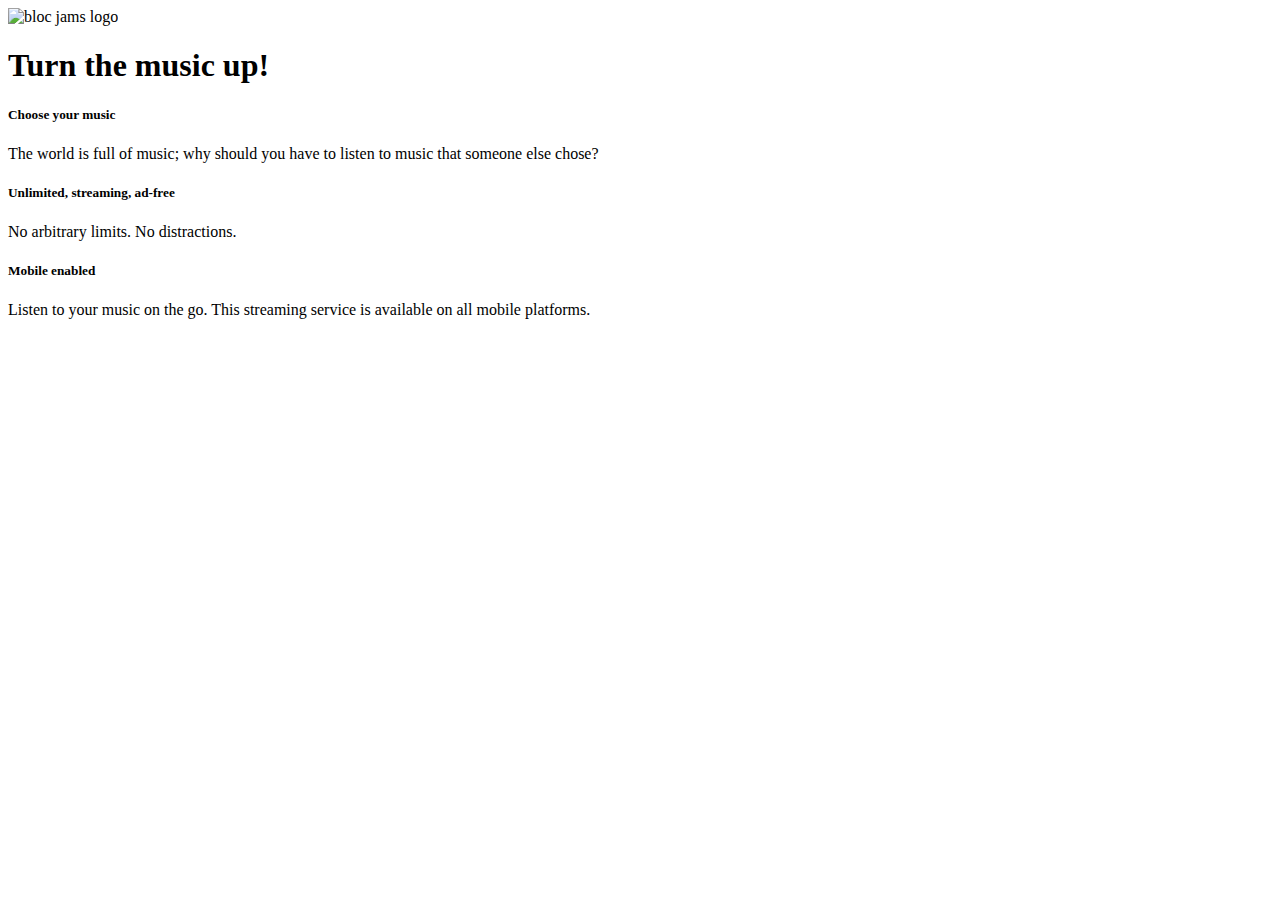
==== index.html @ 51d3bfe2 "append to all change and add files" ====
<!DOCTYPE html>
<html>

<head>
    <title>Bloc Jams</title>

    <link rel="stylesheet" type="text/css" href="http://fonts.googleapis.com/css?family=Open+Sans:400,800,600,700,300">

    <link rel="stylesheet" type="text/css" href="http://code.ionicframework.com/ionicons/2.0.1/css/ionicons.min.css">

    <link rel="stylesheet" type="text/css" href="normalize.css">
    <link rel="stylesheet" type="text/css" href="style.css">
    <link href='https://fonts.googleapis.com/css?family=Lobster' rel='stylesheet' type='text/css'>

</head>

<body>

    <body class="landing">
        <!-- navigation bar -->
        <nav class="navbar">
            <!-- nav bar -->
            <img src="assets/images/bloc_jams_logo.png" alt="bloc jams logo" class="logo">
        </nav>
    </body>
    <div>
        <!-- hero content -->
        <section class="hero-content">
            <h1 class="hero-title"> Turn the music up!</h1>
        </section>
    </div>
    <section>
        <!-- selling points -->
        <div>

            <section class="selling-points">
                <!-- selling points -->

                <div class="point">
                    <span class="ion-music-note"></span>
                    <h5 class="point-title">Choose your music</h5>
                    <p class="point-description">The world is full of music; why should you have to listen to music that someone else chose?</p>
                </div>

                <div class="point">
                    <span class="ion-radio-waves"></span>
                    <h5 class="point-title">Unlimited, streaming, ad-free</h5>
                    <p class="point-description">No arbitrary limits. No distractions.</p>
                </div>


                <div class="point">
                    <span class="ion-iphone"></span>
                    <h5 class="point-title">Mobile enabled</h5>
                    <p class="point-description">Listen to your music on the go. This streaming service is available on all mobile platforms.</p>
                </div>

        </div>
        </section>

</body>

</html>
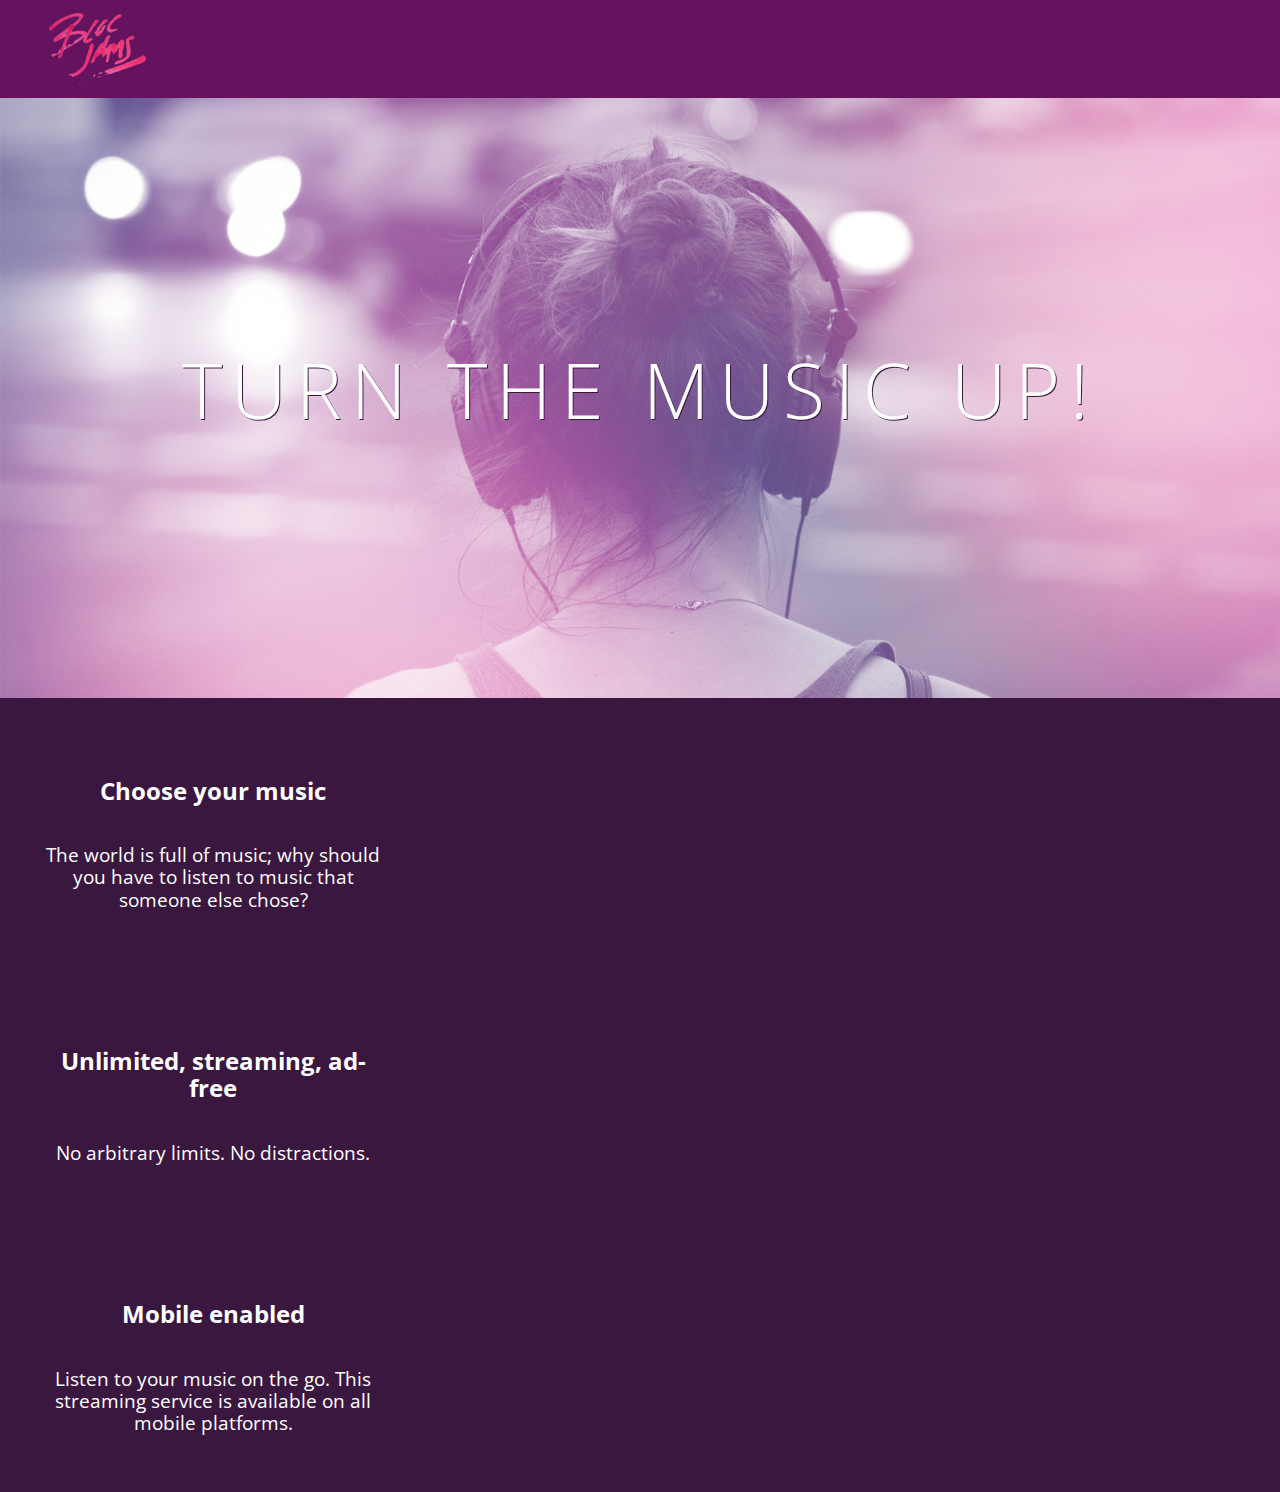
==== commit 0793ac18: "modified index.css, style.css, adding clearfix.html & landing.css" ====
--- a/index.html
+++ b/index.html
@@ -3,19 +3,19 @@
 
 <head>
     <title>Bloc Jams</title>
-
+    <meta name="viewport" content="width=device-width, initial-scale=1">
     <link rel="stylesheet" type="text/css" href="http://fonts.googleapis.com/css?family=Open+Sans:400,800,600,700,300">
 
     <link rel="stylesheet" type="text/css" href="http://code.ionicframework.com/ionicons/2.0.1/css/ionicons.min.css">
 
     <link rel="stylesheet" type="text/css" href="normalize.css">
     <link rel="stylesheet" type="text/css" href="style.css">
+    <link rel="stylesheet" type="text/css" href="landing.css">
     <link href='https://fonts.googleapis.com/css?family=Lobster' rel='stylesheet' type='text/css'>
 
 </head>
 
 <body>
-
     <body class="landing">
         <!-- navigation bar -->
         <nav class="navbar">
@@ -36,24 +36,29 @@
             <section class="selling-points">
                 <!-- selling points -->
 
-                <div class="point">
+<!--                <div class="point">-->
+                <div class=" point column third">
                     <span class="ion-music-note"></span>
                     <h5 class="point-title">Choose your music</h5>
                     <p class="point-description">The world is full of music; why should you have to listen to music that someone else chose?</p>
                 </div>
+                <div class="clearfix"></div>
 
-                <div class="point">
+<!--                <div class="point">-->
+                <div class="point column third">
                     <span class="ion-radio-waves"></span>
                     <h5 class="point-title">Unlimited, streaming, ad-free</h5>
                     <p class="point-description">No arbitrary limits. No distractions.</p>
                 </div>
+                <div class="clearfix"></div>
 
-
-                <div class="point">
+<!--                <div class="point">-->
+                    <div class="point column third">
                     <span class="ion-iphone"></span>
                     <h5 class="point-title">Mobile enabled</h5>
                     <p class="point-description">Listen to your music on the go. This streaming service is available on all mobile platforms.</p>
                 </div>
+                <div class="clearfix"></div>
 
         </div>
         </section>
--- a/style.css
+++ b/style.css
@@ -0,0 +1,81 @@
+*, *::before, *::after {
+     -moz-box-sizing: border-box;
+     -webkit-box-sizing: border-box;
+     box-sizing: border-box;
+ }
+
+html {
+     height: 100%; /* makes sure our HTML takes up 100% of the browser window */
+     font-size: 100%;
+      margin: 0 auto;
+ }
+ 
+ body {
+     font-family: 'Open Sans'; /* sets our font to the "Open Sans" typeface */
+     color: white;             /* sets the text color to white */
+     min-height: 100%;         /* says the height of the body must be, at minimum, 100% of the window */
+   
+    
+     
+ }
+ 
+
+
+.navbar {
+     padding: 0.5rem;
+     background-color: rgb(101,18,95);
+ }
+ 
+ .navbar .logo {
+     position: relative; /* positioning will be explained in a resource */
+     left: 2rem;
+ }
+
+
+/*Media Query*/
+
+
+
+@media only screen 
+    and (min-width: 640px)
+/*    and (orientation: landscape)*/
+{
+    
+    html {
+        font-size: 112%;
+    }
+    .column {
+         float: left;
+         padding-left: 1rem;
+         padding-right: 1rem;
+     }
+ 
+     .column.full { width: 100%; }
+     .column.two-thirds { width: 66.7%; }
+     .column.half { width: 50%; }
+     .column.third { width: 33.3%; }
+     .column.fourth { width: 25%; }
+     .column.flow-opposite { float: right; } 
+}
+
+@media only screen 
+    and (min-width: 1024px) {
+/*    and (orientation: landscape){*/
+    
+    html {
+        font-size: 120%;
+        }
+     
+}
+
+/*Adding Clearfix*/
+
+.clearfix::before,
+.clearfix::after {
+   content: " ";
+   display: table;
+}
+
+.clearfix::after {
+   clear: both;
+}--- a/landing.css
+++ b/landing.css
@@ -0,0 +1,56 @@
+
+body.landing {
+     background-color: rgb(58,23,63);
+ }
+ 
+ .hero-content {
+     position: relative;
+     min-height: 600px;
+     background-image: url(../assets/images/bloc_jams_bg.jpg);
+     background-repeat: no-repeat;
+     background-position: center center;
+     background-size: cover;
+ }
+ 
+ .hero-content .hero-title {
+     position: absolute;
+     top: 40%;
+     -webkit-transform: translateY(-50%);
+     -moz-transform: translateY(-50%);
+     transform: translateY(-50%);
+     width: 100%;
+     text-align: center;
+     font-size: 4rem;
+     font-weight: 300;
+     text-transform: uppercase;
+     letter-spacing: 0.5rem;
+     text-shadow: 1px 1px 0px rgb(58,23,63);
+ }
+ 
+ .selling-points {
+     position: relative;
+/*     display: table;*/
+/*     width: 100%;*/
+     -webkit-box-sizing: border-box;
+     -moz-box-sizing: border-box;
+     box-sizing: border-box;
+ }
+ 
+ .point {
+/*     display: table-cell;*/
+     position: relative;
+/*     width: 33.3%;*/
+     padding: 2rem;
+     text-align: center;
+ }
+ 
+ .point .point-title {
+     font-size: 1.25rem;
+ }
+ 
+ .ion-music-note,
+ .ion-radio-waves,
+ .ion-iphone {
+     color: rgb(233,50,117);
+     font-size: 5rem;
+ }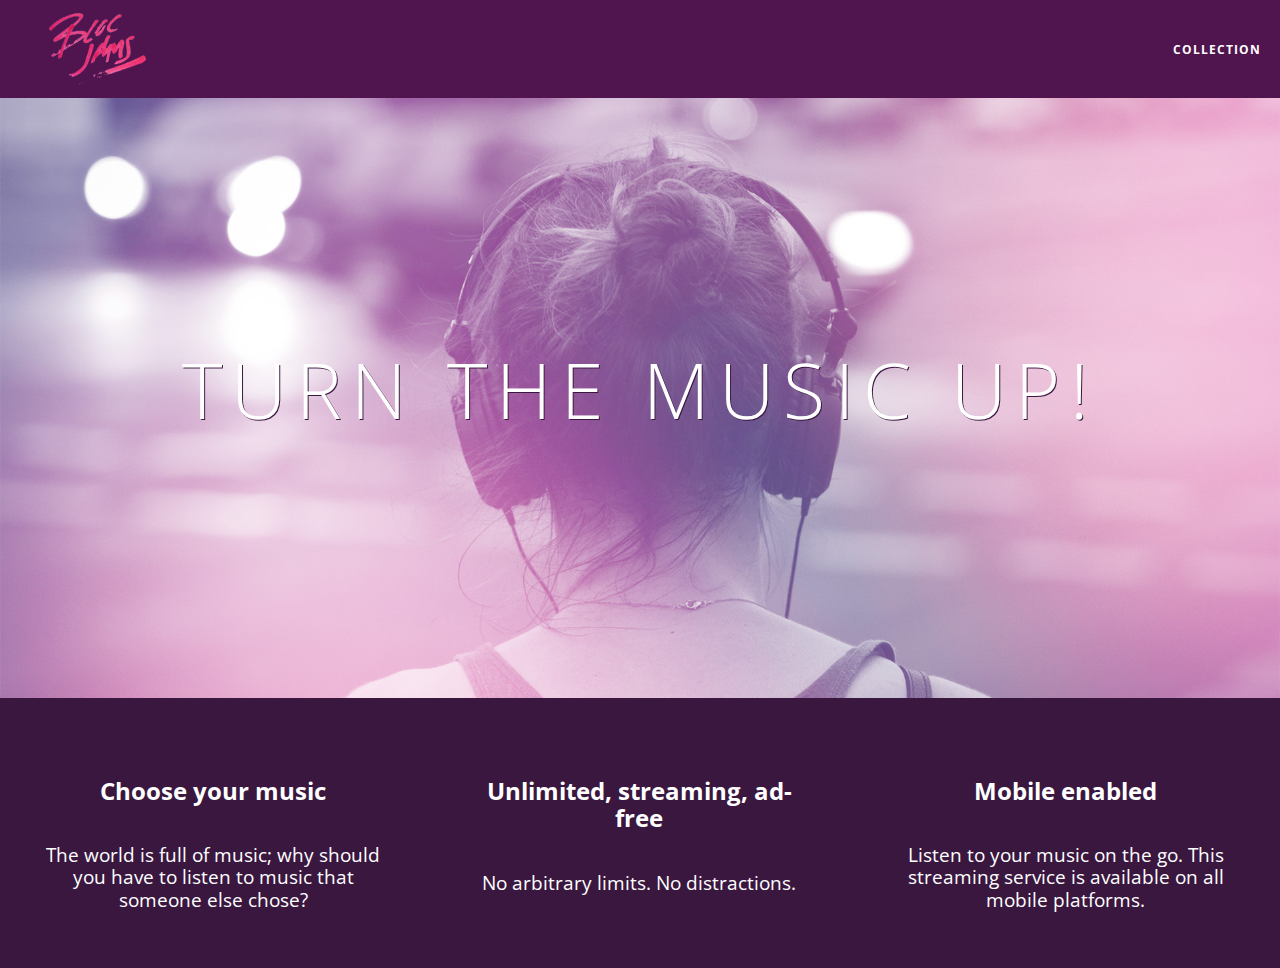
==== commit a82bbeb9: "third commit" ====
--- a/index.html
+++ b/index.html
@@ -18,10 +18,16 @@
 <body>
     <body class="landing">
         <!-- navigation bar -->
-        <nav class="navbar">
-            <!-- nav bar -->
-            <img src="assets/images/bloc_jams_logo.png" alt="bloc jams logo" class="logo">
-        </nav>
+          <nav class="navbar"> <!-- nav bar -->
+         <a href="index.html" class="logo">
+             <img src="assets/images/bloc_jams_logo.png" alt="bloc jams logo">
+         </a>
+         <div class="links-container">
+             <a href="collection.html" class="navbar-link">collection</a>
+         </div>
+     </nav>      
+
+      
     </body>
     <div>
         <!-- hero content -->
@@ -29,40 +35,36 @@
             <h1 class="hero-title"> Turn the music up!</h1>
         </section>
     </div>
-    <section>
+    <section class="selling-points">
         <!-- selling points -->
-        <div>
-
-            <section class="selling-points">
-                <!-- selling points -->
-
-<!--                <div class="point">-->
-                <div class=" point column third">
-                    <span class="ion-music-note"></span>
-                    <h5 class="point-title">Choose your music</h5>
-                    <p class="point-description">The world is full of music; why should you have to listen to music that someone else chose?</p>
-                </div>
-                <div class="clearfix"></div>
-
-<!--                <div class="point">-->
-                <div class="point column third">
-                    <span class="ion-radio-waves"></span>
-                    <h5 class="point-title">Unlimited, streaming, ad-free</h5>
-                    <p class="point-description">No arbitrary limits. No distractions.</p>
-                </div>
-                <div class="clearfix"></div>
+      
+                
+    <!--                <div class="point">-->
+                    <div class=" point column third">
+    <!--            <div class="col-sm-4">-->
+                        <span class="ion-music-note"></span>
+                        <h5 class="point-title">Choose your music</h5>
+                        <p class="point-description">The world is full of music; why should you have to listen to music that someone else chose?</p>
+                    </div>
+                
 
 <!--                <div class="point">-->
                     <div class="point column third">
-                    <span class="ion-iphone"></span>
-                    <h5 class="point-title">Mobile enabled</h5>
-                    <p class="point-description">Listen to your music on the go. This streaming service is available on all mobile platforms.</p>
-                </div>
-                <div class="clearfix"></div>
+    <!--             <div class="col-sm-4">-->
+                        <span class="ion-radio-waves"></span>
+                        <h5 class="point-title">Unlimited, streaming, ad-free</h5>
+                        <p class="point-description">No arbitrary limits. No distractions.</p>
+                    </div>
+                
 
-        </div>
-        </section>
-
+<!--                <div class="point">-->
+                    <div class="point column third">
+    <!--             <div class="col-sm-4">-->
+                        <span class="ion-iphone"></span>
+                        <h5 class="point-title">Mobile enabled</h5>
+                        <p class="point-description">Listen to your music on the go. This streaming service is available on all mobile platforms.</p>
+                    </div>
+    </section>
 </body>
 
 </html>--- a/style.css
+++ b/style.css
@@ -14,37 +14,88 @@
      font-family: 'Open Sans'; /* sets our font to the "Open Sans" typeface */
      color: white;             /* sets the text color to white */
      min-height: 100%;         /* says the height of the body must be, at minimum, 100% of the window */
+     margin: 0 auto;
+     
    
     
      
  }
  
 
-
 .navbar {
+    position: relative;
      padding: 0.5rem;
-     background-color: rgb(101,18,95);
+     background-color: rgb(101,18,95, 0.5);
+    z-index: 1;
  }
- 
- .navbar .logo {
+  .navbar .logo {
      position: relative; /* positioning will be explained in a resource */
      left: 2rem;
+      cursor: pointer;
  }
+
+/*Collection Nav Bar */
+.navbar .links-container {
+     display: table;
+     position: absolute;
+     top: 0;
+     right: 0;
+     height: 100px;
+     color: white;
+     /* #3 */
+     text-decoration: none;
+ }
+
+.links-container .navbar-link {
+     display: table-cell;
+     position: relative;
+     height: 100%;
+     padding-left: 1rem;
+     padding-right: 1rem;
+     /* #4 */
+     vertical-align: middle;
+     color: white;
+     font-size: 0.625rem;
+     letter-spacing: 0.05rem;
+     font-weight: 700;
+     text-transform: uppercase;
+     /* #3 */
+     text-decoration: none;
+     cursor: pointer;
+ }
+
+.links-container .navbar-link:hover {
+     color: rgb(233,50,117);
+ }
+
+/*End Collection Nav Bar*/
+
+.selling-points {
+     position: relative;
+/*
+     display: table;
+     width: 100%;
+*/
+
+}
+
+point {
+/*     display: table-cell;*/
+     position: relative;
+     padding: 2rem;
+/*     width: 33.3%;*/
+     text-align: center;
+ }
+
+
 
 
 /*Media Query*/
 
+@media (min-width: 640px) {
+     html { font-size: 112%; }
 
-
-@media only screen 
-    and (min-width: 640px)
-/*    and (orientation: landscape)*/
-{
-    
-    html {
-        font-size: 112%;
-    }
-    .column {
+     .column {
          float: left;
          padding-left: 1rem;
          padding-right: 1rem;
@@ -55,8 +106,8 @@
      .column.half { width: 50%; }
      .column.third { width: 33.3%; }
      .column.fourth { width: 25%; }
-     .column.flow-opposite { float: right; } 
-}
+     .column.flow-opposite { float: right; }  
+ }
 
 @media only screen 
     and (min-width: 1024px) {
@@ -78,4 +129,10 @@
 
 .clearfix::after {
    clear: both;
-}+}
+.navbar-link:active {
+    background-color: white;
+    
+}
+
+
--- a/landing.css
+++ b/landing.css
@@ -1,12 +1,11 @@
-
-body.landing {
+ body.landing {
      background-color: rgb(58,23,63);
  }
- 
+
  .hero-content {
      position: relative;
      min-height: 600px;
-     background-image: url(../assets/images/bloc_jams_bg.jpg);
+     background-image: url(assets/images/bloc_jams_bg.jpg);
      background-repeat: no-repeat;
      background-position: center center;
      background-size: cover;
@@ -29,11 +28,10 @@
  
  .selling-points {
      position: relative;
-/*     display: table;*/
-/*     width: 100%;*/
-     -webkit-box-sizing: border-box;
-     -moz-box-sizing: border-box;
-     box-sizing: border-box;
+/*
+     display: table;
+     width: 100%;
+*/
  }
  
  .point {
@@ -53,4 +51,13 @@
  .ion-iphone {
      color: rgb(233,50,117);
      font-size: 5rem;
- }+ }
+
+@media (min-width: 640px) {
+     html { font-size: 112%; }
+ }
+
+ /* Large screens (1024px) */
+ @media (min-width: 1024px) {
+     html { font-size: 120%; }
+ }
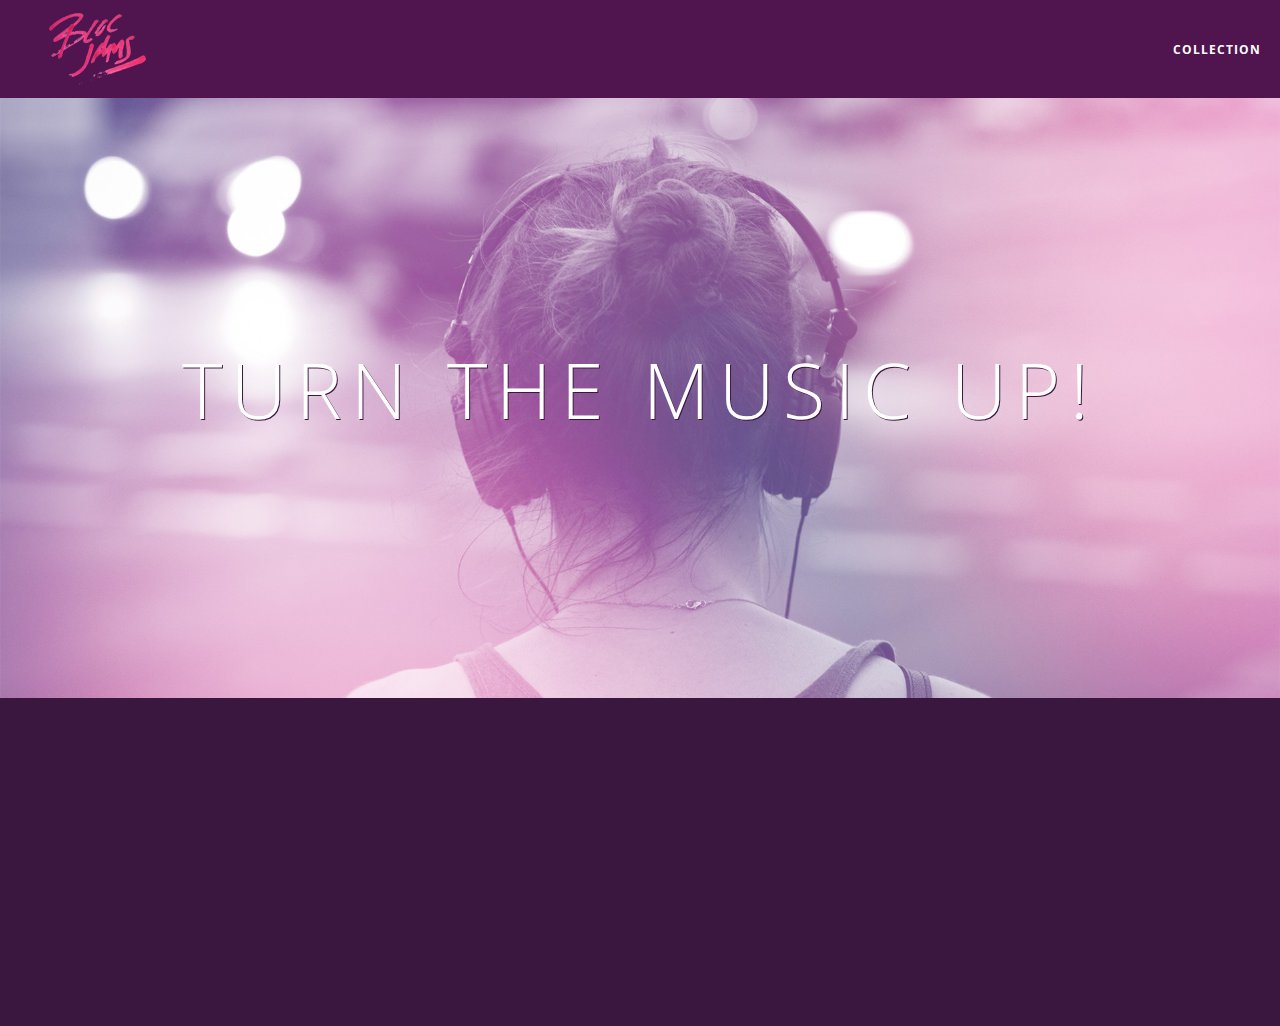
==== commit 4b5923f3: "completed: checkpoint 9 Dom Script Events" ====
--- a/index.html
+++ b/index.html
@@ -65,6 +65,8 @@
                         <p class="point-description">Listen to your music on the go. This streaming service is available on all mobile platforms.</p>
                     </div>
     </section>
+    <script src="scripts/landing.js"></script>
+    <script src="scripts/utlilities.js"></script>
 </body>
 
 </html>--- a/style.css
+++ b/style.css
@@ -20,10 +20,20 @@
     
      
  }
+.container{
+    margin: 0 auto;
+    max-width: 64rem;
+    
+}
+.container.narrow{
+    max-width: 56rem;
+}
+
+
  
 
 .navbar {
-    position: relative;
+    /*position: relative;*/
      padding: 0.5rem;
      background-color: rgb(101,18,95, 0.5);
     z-index: 1;
--- a/landing.css
+++ b/landing.css
@@ -14,6 +14,7 @@
  .hero-content .hero-title {
      position: absolute;
      top: 40%;
+     -webkit-animation: colorChange 5s infinite;
      -webkit-transform: translateY(-50%);
      -moz-transform: translateY(-50%);
      transform: translateY(-50%);
@@ -25,6 +26,31 @@
      letter-spacing: 0.5rem;
      text-shadow: 1px 1px 0px rgb(58,23,63);
  }
+
+@-webkit-keyframes colorChange {
+    from {
+          
+          color: hotpink;
+          font-weight: 300;
+      }
+    to
+           color: white;
+        
+           font-weight: 300; 
+       }
+}
+
+/* Standard syntax */
+@keyframes colorChange {
+    from {  
+          color: hotpink;
+        font-weight: 300; 
+    }
+    to {  
+          color: white;
+        font-weight: 300; 
+    }
+}
  
  .selling-points {
      position: relative;
@@ -38,8 +64,22 @@
 /*     display: table-cell;*/
      position: relative;
 /*     width: 33.3%;*/
+     min-height: 100%;
      padding: 2rem;
      text-align: center;
+/*      Create Animation*/
+       opacity: 0; 
+     -webkit-transform: scaleX(0.9) translateY(3rem);
+     -moz-transform: scaleX(0.9) translateY(3rem);
+     transform: scaleX(0.9) translateY(3rem);
+     -webkit-transition: all 0.50s ease-in-out;
+     -moz-transition: all 0.50s ease-in-out;
+     transition: all 0.50s ease-in-out;
+     -webkit-transition-delay: 0.5s;
+     -moz-transition-delay: 0.5s;
+     transition-delay: 0.5s;
+     
+     
  }
  
  .point .point-title {
